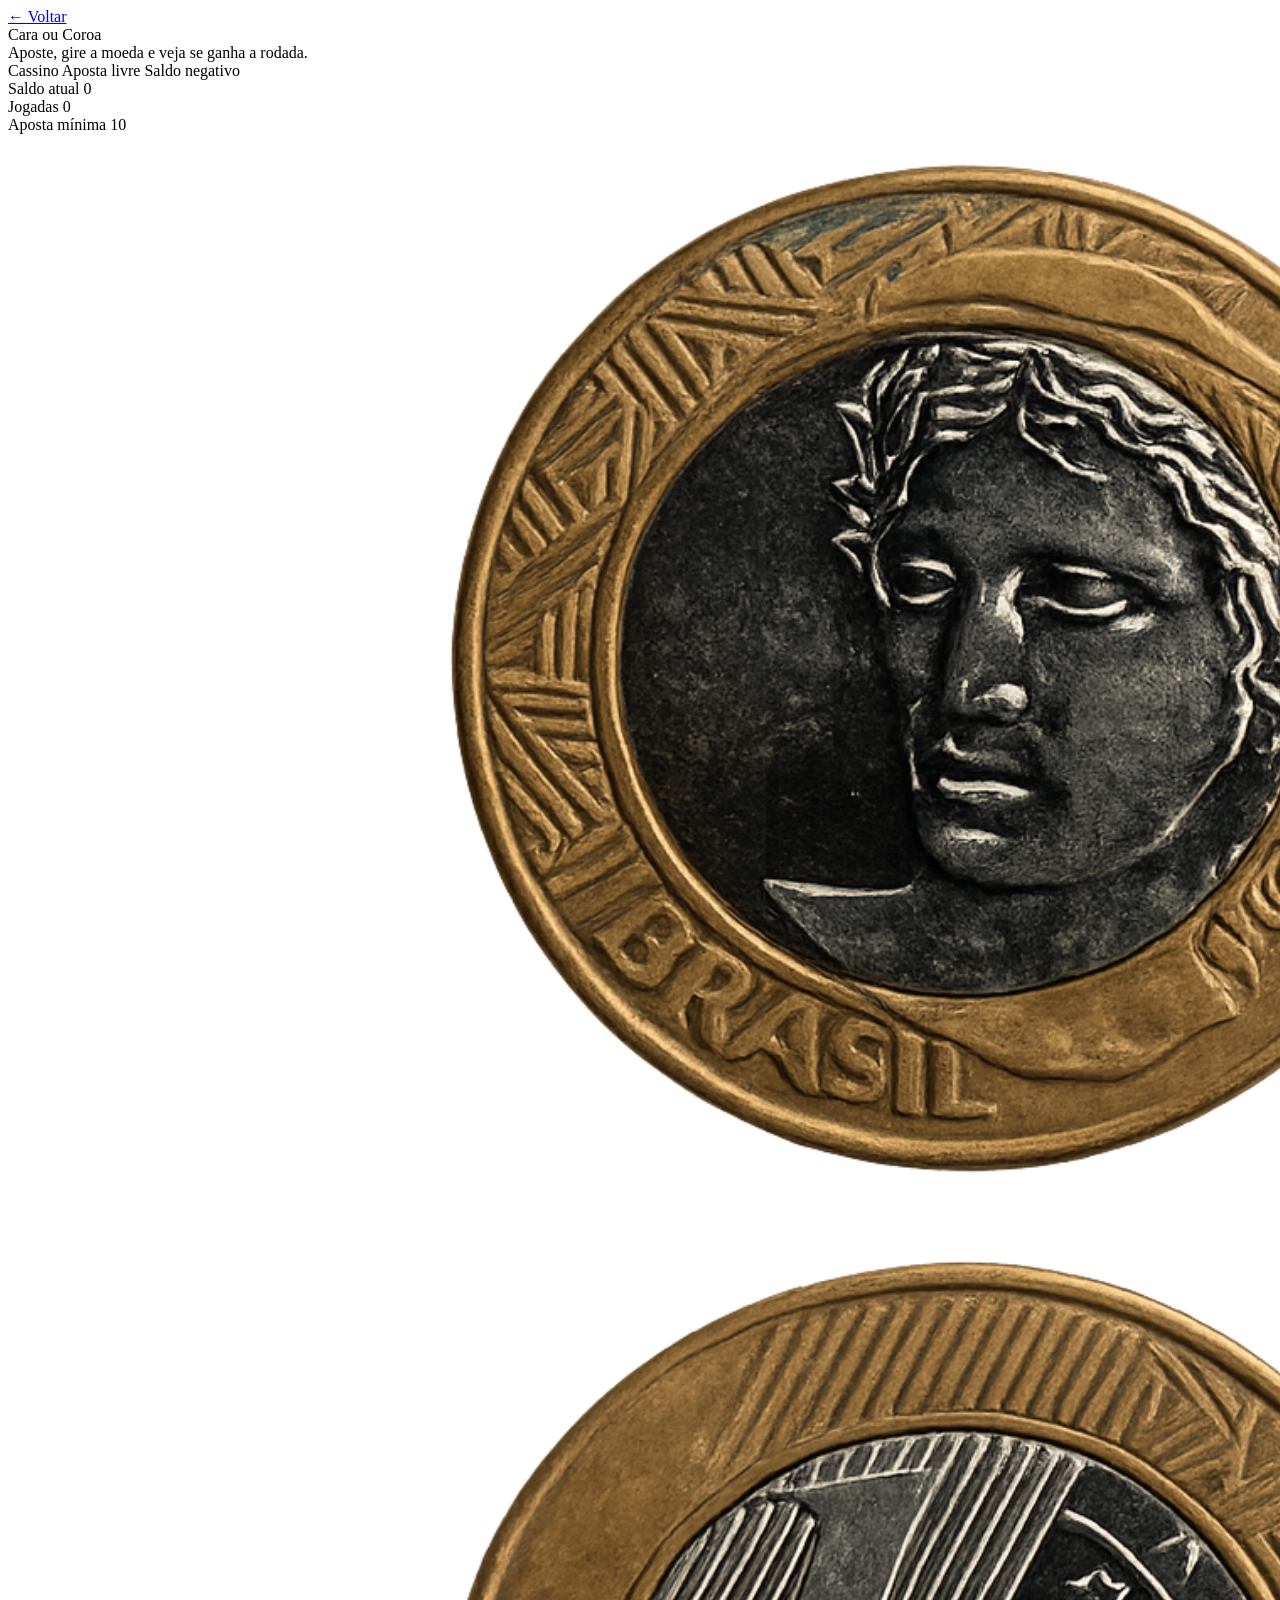
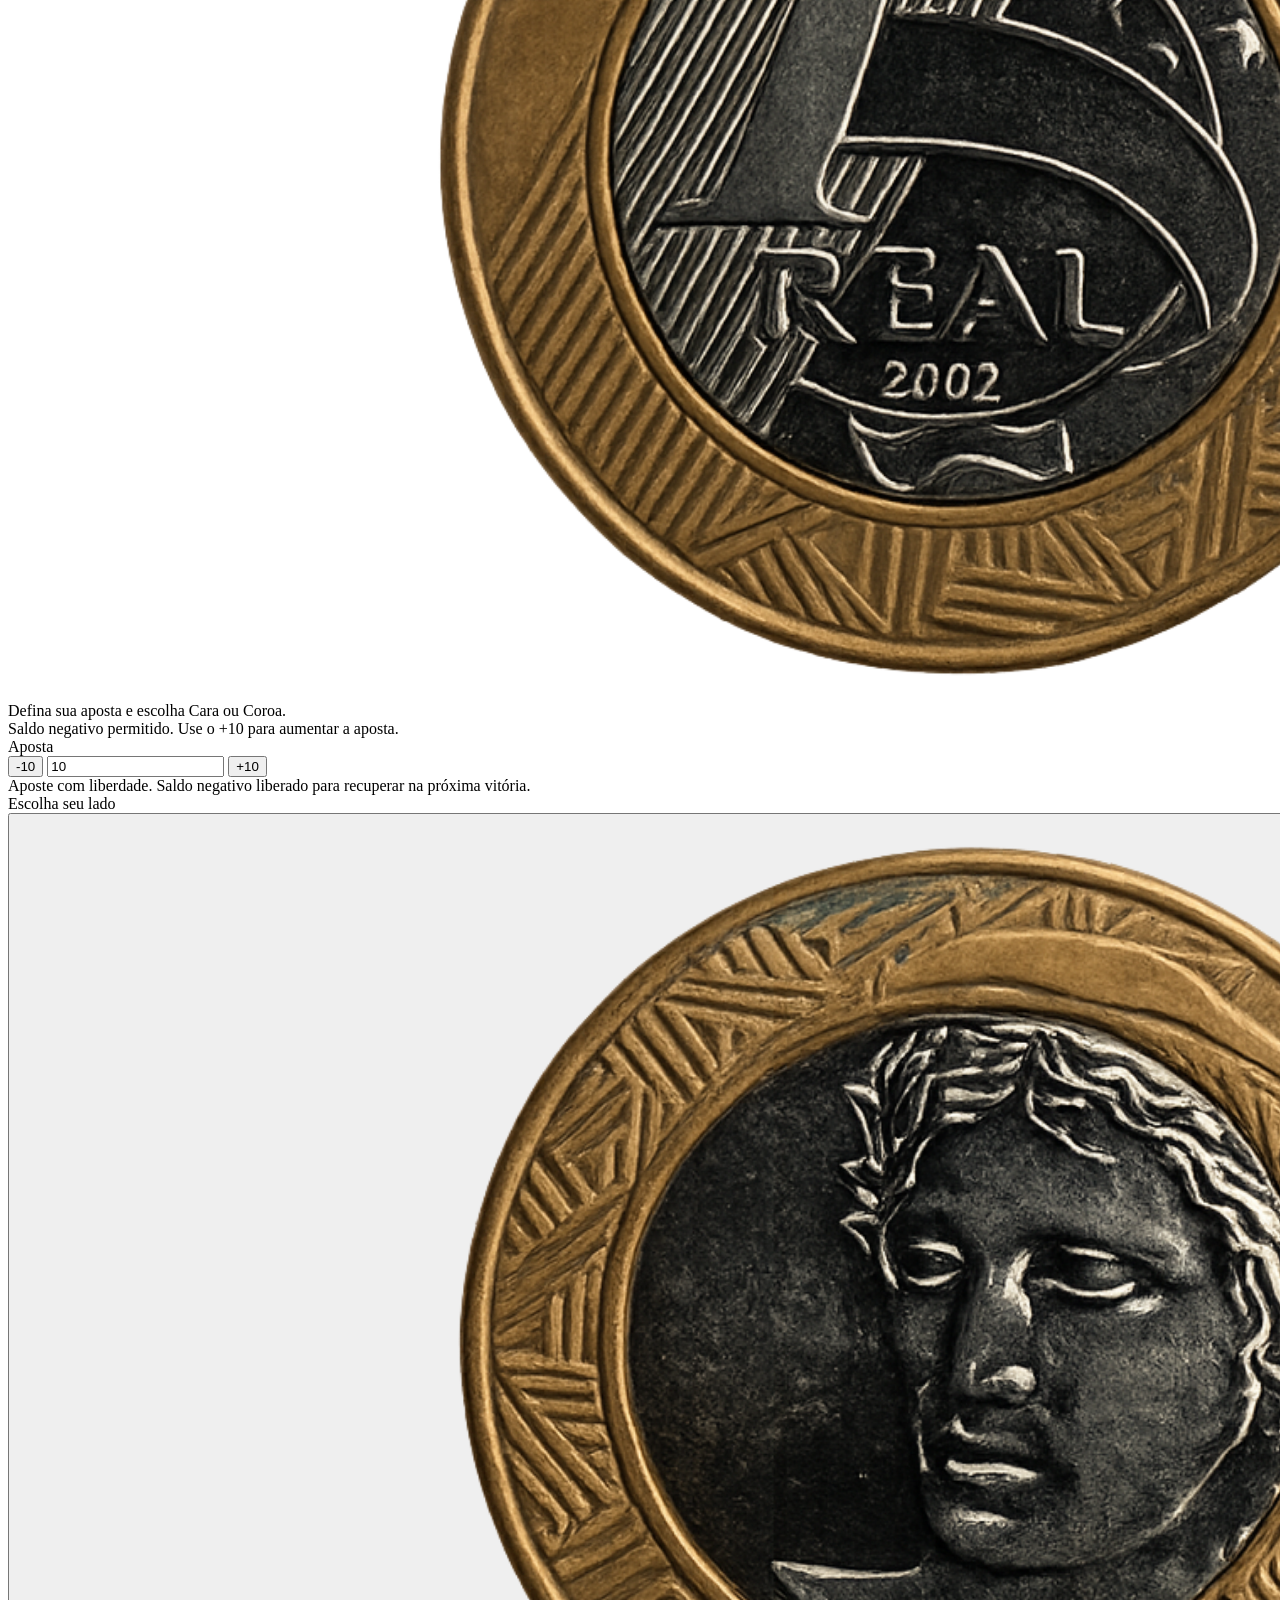
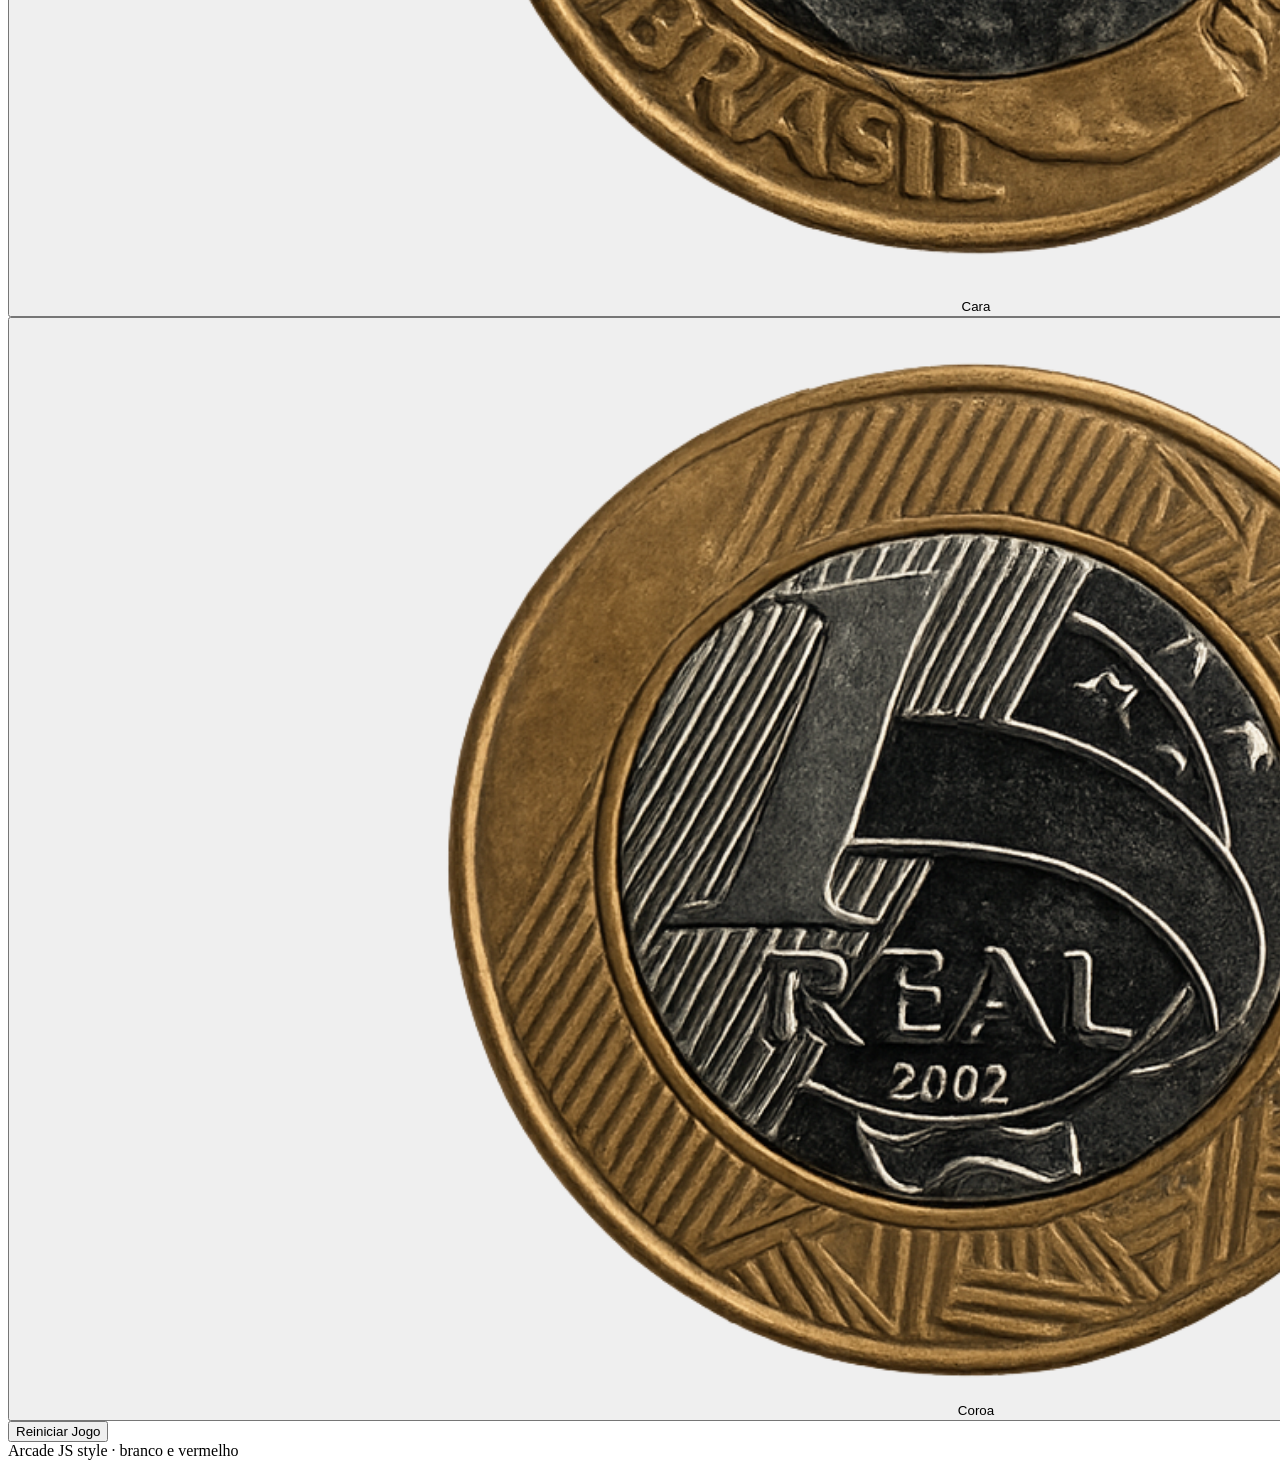
==== trabalhoAvaliativo-1/caraocoroa.html @ e7d84b0f "Add files via upload" ====
﻿<!DOCTYPE html>
<html lang="pt-BR">
<head>
  <meta charset="UTF-8" />
  <meta name="viewport" content="width=device-width, initial-scale=1.0" />
  <title>Cara ou Coroa | Arcade JS</title>
  <link rel="stylesheet" href="../CSS/main.css" />
</head>
<body class="page-caraocoroa">
  <main>
    <nav class="page-nav">
      <a href="index.html">← Voltar</a>
    </nav>

    <section class="game-hero">
      <div>
        <div class="brand-title">Cara ou Coroa</div>
        <div class="brand-subtitle">Aposte, gire a moeda e veja se ganha a rodada.</div>
      </div>
      <div class="hero-tags">
        <span class="badge badge-soft">Cassino</span>
        <span class="badge badge-soft">Aposta livre</span>
        <span class="badge badge-soft">Saldo negativo</span>
      </div>
    </section>

    <section class="stats-grid">
      <div class="stat-card stat-card--accent">
        <span class="stat-label">Saldo atual</span>
        <span class="stat-value" id="sc-balance">0</span>
      </div>
      <div class="stat-card">
        <span class="stat-label">Jogadas</span>
        <span class="stat-value" id="sc-total">0</span>
      </div>
      <div class="stat-card">
        <span class="stat-label">Aposta mínima</span>
        <span class="stat-value">10</span>
      </div>
    </section>

    <section class="game-grid">
      <article class="game-panel">
        <div class="coin-card">
          <div class="dice-box coin-display">
            <div id="coin" class="coin-face">
              <div class="coin-side coin-front">
                <img src="assets/img/cara1.png" alt="Cara" />
              </div>
              <div class="coin-side coin-back">
                <img src="assets/img/coroa.png" alt="Coroa" />
              </div>
            </div>
          </div>
        </div>

        <div class="result-banner idle" id="result-banner">Defina sua aposta e escolha Cara ou Coroa.</div>
        <div class="hint-text" id="hint-text">Saldo negativo permitido. Use o +10 para aumentar a aposta.</div>
      </article>

      <aside class="sidebar-panel">
        <div class="panel panel-tertiary">
          <div class="panel-title">Aposta</div>
          <div class="bet-row">
            <button class="bet-control" id="bet-decrease">-10</button>
            <input id="bet-amount" class="bet-input" type="number" min="10" step="10" value="10" />
            <button class="bet-control" id="bet-increase">+10</button>
          </div>
          <div class="bet-note">Aposte com liberdade. Saldo negativo liberado para recuperar na próxima vitória.</div>
        </div>

        <div class="panel panel-tertiary choices-panel">
          <div class="panel-title">Escolha seu lado</div>
          <div class="choices">
            <button class="choice-btn" id="btn-cara">
              <span class="choice-icon"><img src="assets/img/cara1.png" alt="Cara" /></span>
              <span class="choice-label">Cara</span>
            </button>
            <button class="choice-btn" id="btn-coroa">
              <span class="choice-icon"><img src="assets/img/coroa.png" alt="Coroa" /></span>
              <span class="choice-label">Coroa</span>
            </button>
          </div>
        </div>

        <div class="action-row">
          <button class="btn btn-primary" id="btn-reset">Reiniciar Jogo</button>
        </div>
      </aside>
    </section>
  </main>

  <footer class="footer">Arcade JS style · branco e vermelho</footer>
  <script src="../js/caraocoroa.js"></script>
</body>
</html>
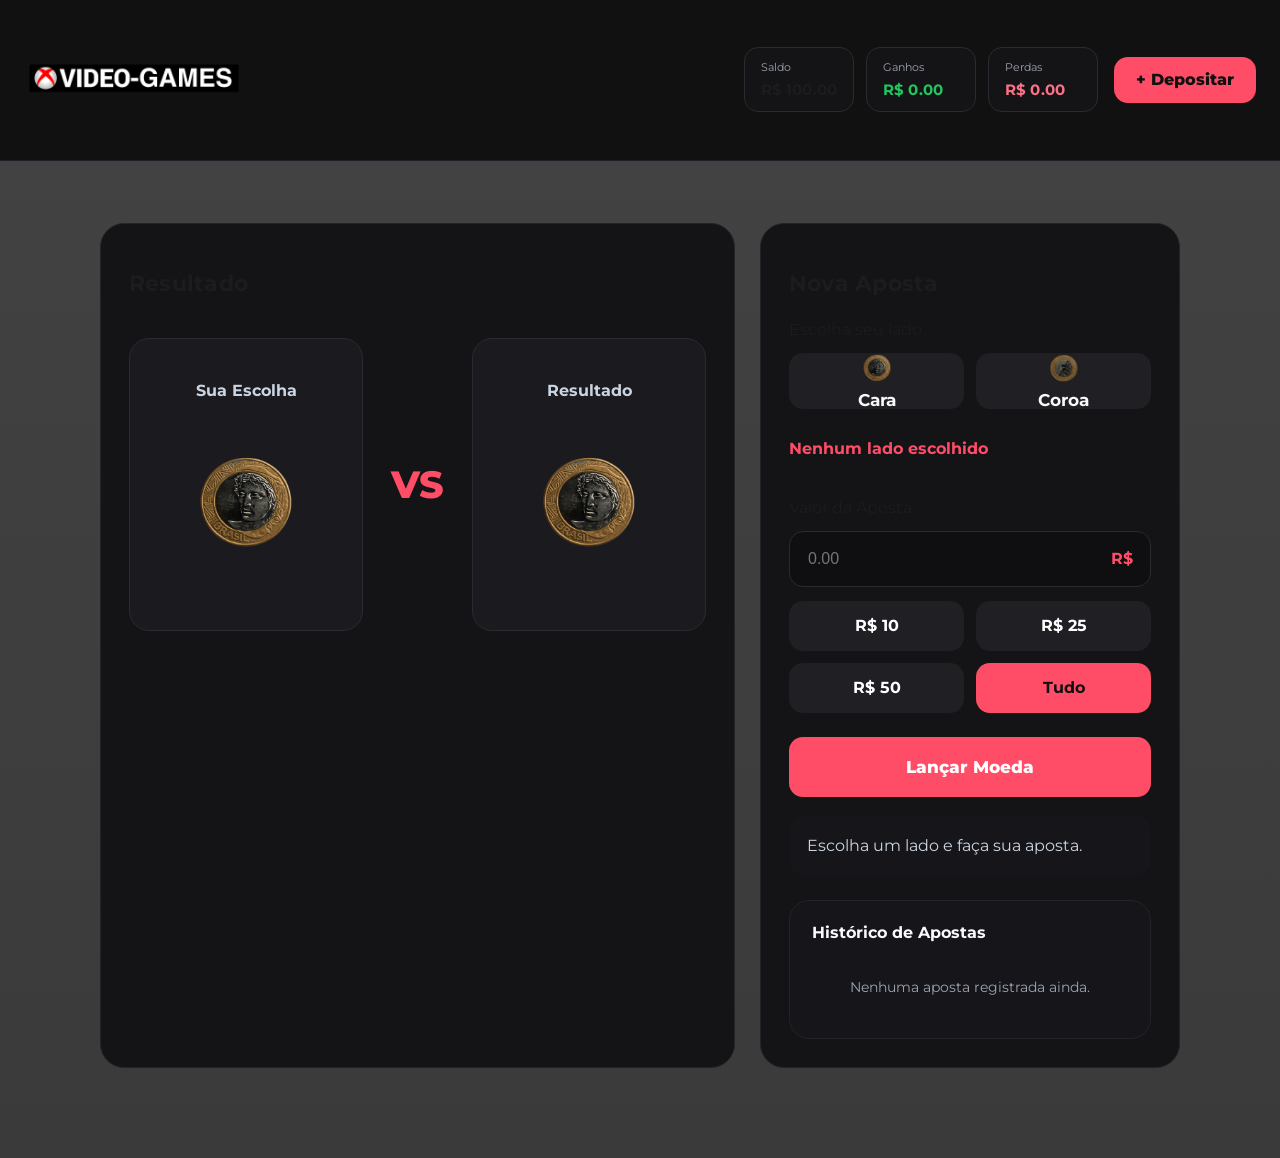
==== commit 85577ef7: "Add files via upload" ====
--- a/trabalhoAvaliativo-1/caraocoroa.html
+++ b/trabalhoAvaliativo-1/caraocoroa.html
@@ -1,96 +1,234 @@
 ﻿<!DOCTYPE html>
 <html lang="pt-BR">
+
 <head>
-  <meta charset="UTF-8" />
-  <meta name="viewport" content="width=device-width, initial-scale=1.0" />
-  <title>Cara ou Coroa | Arcade JS</title>
-  <link rel="stylesheet" href="../CSS/main.css" />
+    <meta charset="UTF-8">
+    <meta name="viewport" content="width=device-width, initial-scale=1.0">
+    <link rel="stylesheet" href="CSS/main.css">
+    <title>Cara ou Coroa | X VIDEO-GAMES</title>
 </head>
-<body class="page-caraocoroa">
-  <main>
-    <nav class="page-nav">
-      <a href="index.html">← Voltar</a>
-    </nav>
-
-    <section class="game-hero">
-      <div>
-        <div class="brand-title">Cara ou Coroa</div>
-        <div class="brand-subtitle">Aposte, gire a moeda e veja se ganha a rodada.</div>
-      </div>
-      <div class="hero-tags">
-        <span class="badge badge-soft">Cassino</span>
-        <span class="badge badge-soft">Aposta livre</span>
-        <span class="badge badge-soft">Saldo negativo</span>
-      </div>
-    </section>
-
-    <section class="stats-grid">
-      <div class="stat-card stat-card--accent">
-        <span class="stat-label">Saldo atual</span>
-        <span class="stat-value" id="sc-balance">0</span>
-      </div>
-      <div class="stat-card">
-        <span class="stat-label">Jogadas</span>
-        <span class="stat-value" id="sc-total">0</span>
-      </div>
-      <div class="stat-card">
-        <span class="stat-label">Aposta mínima</span>
-        <span class="stat-value">10</span>
-      </div>
-    </section>
-
-    <section class="game-grid">
-      <article class="game-panel">
-        <div class="coin-card">
-          <div class="dice-box coin-display">
-            <div id="coin" class="coin-face">
-              <div class="coin-side coin-front">
-                <img src="assets/img/cara1.png" alt="Cara" />
-              </div>
-              <div class="coin-side coin-back">
-                <img src="assets/img/coroa.png" alt="Coroa" />
-              </div>
-            </div>
-          </div>
+
+<body>
+    <header class="header">
+
+        <div class="header-content">
+
+            <div class="logo">
+                <img src="assets/img/logo.png" alt="VIDEO-GAMES" class="brand-logo">
+            </div>
+
+            <div class="header-actions">
+
+                <div class="header-stats">
+
+                    <div class="stat-item">
+                        <span class="label">Saldo</span>
+                        <span class="value">
+                            R$ <span id="saldo">100</span>
+                        </span>
+                    </div>
+
+                    <div class="stat-item">
+                        <span class="label">Ganhos</span>
+                        <span class="value wins">
+                            R$ <span id="ganhos">0</span>
+                        </span>
+                    </div>
+
+                    <div class="stat-item">
+                        <span class="label">Perdas</span>
+                        <span class="value losses">
+                            R$ <span id="perdas">0</span>
+                        </span>
+                    </div>
+
+                </div>
+
+                <button id="deposit-button" class="deposit-button">
+                    + Depositar
+                </button>
+
+            </div>
+
         </div>
 
-        <div class="result-banner idle" id="result-banner">Defina sua aposta e escolha Cara ou Coroa.</div>
-        <div class="hint-text" id="hint-text">Saldo negativo permitido. Use o +10 para aumentar a aposta.</div>
-      </article>
-
-      <aside class="sidebar-panel">
-        <div class="panel panel-tertiary">
-          <div class="panel-title">Aposta</div>
-          <div class="bet-row">
-            <button class="bet-control" id="bet-decrease">-10</button>
-            <input id="bet-amount" class="bet-input" type="number" min="10" step="10" value="10" />
-            <button class="bet-control" id="bet-increase">+10</button>
-          </div>
-          <div class="bet-note">Aposte com liberdade. Saldo negativo liberado para recuperar na próxima vitória.</div>
+    </header>
+
+    <main>
+
+        <div class="container">
+
+            <!-- MOEDA -->
+            <div class="game-panel">
+
+                <h2>Resultado</h2>
+
+                <div class="dice-table">
+
+                    <div class="player-card">
+
+                        <h3>Sua Escolha</h3>
+
+                        <img
+                            id="coin-player"
+                            src="assets/img/cara1.png"
+                            alt="Sua Escolha"
+                        >
+
+                        <p id="status-player"></p>
+
+                    </div>
+
+                    <div class="vs-text">VS</div>
+
+                    <div class="player-card">
+
+                        <h3>Resultado</h3>
+
+                        <img
+                            id="coin-resultado"
+                            src="assets/img/cara1.png"
+                            alt="Resultado"
+                        >
+
+                        <p id="status-resultado"></p>
+
+                    </div>
+
+                </div>
+
+            </div>
+
+            <!-- APOSTAS -->
+            <div class="betting-panel">
+
+                <h2>Nova Aposta</h2>
+
+                <div class="betting-section">
+
+                    <div class="choose-number">
+
+                        <label>Escolha seu lado</label>
+
+                        <div class="number-buttons" style="display: grid; grid-template-columns: 1fr 1fr; gap: 12px;">
+
+                            <button class="number-btn" data-choice="cara" style="display: flex; flex-direction: column; align-items: center; gap: 8px;">
+                                <img src="assets/img/cara1.png" alt="Cara" style="width: 50px; height: 50px;">
+                                <span>Cara</span>
+                            </button>
+
+                            <button class="number-btn" data-choice="coroa" style="display: flex; flex-direction: column; align-items: center; gap: 8px;">
+                                <img src="assets/img/coroa.png" alt="Coroa" style="width: 50px; height: 50px;">
+                                <span>Coroa</span>
+                            </button>
+
+                        </div>
+
+                        <p id="chosen-number">
+                            Nenhum lado escolhido
+                        </p>
+
+                    </div>
+
+                    <div class="bet-amount">
+
+                        <label>Valor da Aposta</label>
+
+                        <div class="input-group">
+
+                            <input
+                                type="number"
+                                id="bet-input"
+                                placeholder="0.00"
+                            >
+
+                            <span class="currency">R$</span>
+
+                        </div>
+
+                        <div class="quick-bets">
+
+                            <button class="quick-bet-btn" data-amount="10">
+                                R$ 10
+                            </button>
+
+                            <button class="quick-bet-btn" data-amount="25">
+                                R$ 25
+                            </button>
+
+                            <button class="quick-bet-btn" data-amount="50">
+                                R$ 50
+                            </button>
+
+                            <button
+                                id="bet-all-button"
+                                class="quick-bet-btn all"
+                            >
+                                Tudo
+                            </button>
+
+                        </div>
+
+                    </div>
+
+                </div>
+
+                <button id="roll-button" class="roll-button">
+                    Lançar Moeda
+                </button>
+
+                <p id="message" class="message">
+                    Escolha um lado e faça sua aposta.
+                </p>
+
+                <div class="history-panel">
+                    <h3>Histórico de Apostas</h3>
+                    <div id="history-list" class="history-list">
+                        <p class="empty-state">Nenhuma aposta registrada ainda.</p>
+                    </div>
+                </div>
+
+            </div>
+
         </div>
 
-        <div class="panel panel-tertiary choices-panel">
-          <div class="panel-title">Escolha seu lado</div>
-          <div class="choices">
-            <button class="choice-btn" id="btn-cara">
-              <span class="choice-icon"><img src="assets/img/cara1.png" alt="Cara" /></span>
-              <span class="choice-label">Cara</span>
-            </button>
-            <button class="choice-btn" id="btn-coroa">
-              <span class="choice-icon"><img src="assets/img/coroa.png" alt="Coroa" /></span>
-              <span class="choice-label">Coroa</span>
-            </button>
-          </div>
+    </main>
+
+    <div id="deposit-modal" class="modal">
+        <div class="modal-content">
+            <div class="modal-header">
+                <h2>Fazer Depósito</h2>
+                <button class="close-btn" id="close-modal">&times;</button>
+            </div>
+            <div class="modal-body">
+                <div class="deposit-methods">
+                    <button class="method-btn selected" data-method="cartao">💳 Cartão</button>
+                    <button class="method-btn" data-method="pix">📱 PIX</button>
+                    <button class="method-btn" data-method="boleto">📋 Boleto</button>
+                </div>
+                <div class="deposit-form">
+                    <label>Valor do Depósito</label>
+                    <div class="amount-input-group">
+                        <input type="number" id="deposit-amount" placeholder="0.00" min="10" step="0.01">
+                        <span class="currency">R$</span>
+                    </div>
+                    <div class="quick-amounts">
+                        <button class="quick-amount" data-amount="50">R$ 50</button>
+                        <button class="quick-amount" data-amount="100">R$ 100</button>
+                        <button class="quick-amount" data-amount="250">R$ 250</button>
+                        <button class="quick-amount" data-amount="500">R$ 500</button>
+                    </div>
+                    <div class="deposit-info">
+                        <p><strong>Valor total:</strong> R$ <span id="total-amount">0.00</span></p>
+                        <p class="fee">Sem taxa de depósito</p>
+                    </div>
+                    <button id="confirm-deposit" class="confirm-btn">Confirmar Depósito</button>
+                    <p class="modal-message" id="modal-message"></p>
+                </div>
+            </div>
         </div>
-
-        <div class="action-row">
-          <button class="btn btn-primary" id="btn-reset">Reiniciar Jogo</button>
-        </div>
-      </aside>
-    </section>
-  </main>
-
-  <footer class="footer">Arcade JS style · branco e vermelho</footer>
-  <script src="../js/caraocoroa.js"></script>
+    </div>
+
+    <script src="js/caraocoroa.js"></script>
 </body>
 </html>
--- a/trabalhoAvaliativo-1/CSS/main.css
+++ b/trabalhoAvaliativo-1/CSS/main.css
@@ -0,0 +1,1599 @@
+@import url('https://fonts.googleapis.com/css2?family=Montserrat:wght@400;500;600;700&display=swap');
+
+:root {
+  --bg: #434343;
+  --surface: #434343;
+  --surface-strong: #434343;
+  --text: #1c1c1c;
+  --muted: #7a7a7a;
+  --red: #d70000;
+  --red-soft: #ffe5e5;
+  --border: #f2f2f2;
+  --shadow: 0 18px 45px rgba(215, 0, 0, 0.08);
+}
+
+*, *::before, *::after {
+  box-sizing: border-box;
+}
+
+html {
+  scroll-behavior: smooth;
+}
+
+body {
+  margin: 0;
+  min-height: 100vh;
+  background: linear-gradient(180deg, #434343 0%, #3a3a3a 100%);
+  color: var(--text);
+  font-family: 'Montserrat', sans-serif;
+}
+
+/* HEADER DO JOGO DOS DADOS */
+.header {
+  width: 100%;
+  background: #111111;
+  border-bottom: 1px solid #1f1f28;
+}
+
+.header-content {
+  width: 100%;
+  max-width: 1400px;
+  margin: auto;
+  padding: 18px 24px;
+  display: flex;
+  justify-content: space-between;
+  align-items: center;
+  gap: 20px;
+}
+
+.logo {
+  display: flex;
+  align-items: center;
+}
+
+.header-actions {
+  display: flex;
+  align-items: center;
+  gap: 16px;
+  flex-wrap: wrap;
+}
+
+.header-stats {
+  display: flex;
+  gap: 12px;
+  flex-wrap: wrap;
+}
+
+.stat-item {
+  min-width: 110px;
+  background: #141417;
+  padding: 12px 16px;
+  border-radius: 14px;
+  border: 1px solid #2a2a30;
+}
+
+.label {
+  display: block;
+  font-size: 11px;
+  color: #9ca3af;
+  margin-bottom: 6px;
+}
+
+.value {
+  font-size: 15px;
+  font-weight: 700;
+  letter-spacing: 0.01em;
+}
+
+.wins {
+  color: #22c55e;
+}
+
+.losses {
+  color: #fb7185;
+}
+
+.deposit-button {
+  height: 46px;
+  padding: 0 22px;
+  border: none;
+  border-radius: 14px;
+  background: #ff4d67;
+  color: #111;
+  font-weight: 800;
+  cursor: pointer;
+  transition: transform 0.2s ease, opacity 0.2s ease;
+}
+
+.deposit-button:hover {
+  transform: translateY(-1px);
+  opacity: 0.95;
+}
+
+button, a {
+  font: inherit;
+}
+
+a {
+  color: inherit;
+  text-decoration: none;
+}
+
+img {
+  max-width: 100%;
+  display: block;
+}
+
+main {
+  width: min(1120px, calc(100% - 32px));
+  margin: 0 auto;
+  padding: 32px 0 60px;
+}
+
+.page-header {
+  position: relative;
+  left: 50%;
+  right: 50%;
+  width: 100vw;
+  margin-left: -50vw;
+  margin-right: -50vw;
+  display: flex;
+  flex-direction: column;
+  gap: 14px;
+  padding: 18px 0;
+  background: rgba(25, 25, 25, 0.78);
+  backdrop-filter: blur(10px);
+}
+
+.page-header > .topbar,
+.page-header > .main-nav {
+  width: min(1120px, calc(100% - 48px));
+  margin: 0 auto;
+  padding: 0 24px;
+}
+
+.topbar {
+  display: flex;
+  align-items: center;
+  justify-content: space-between;
+  gap: 18px;
+  flex-wrap: wrap;
+  font-size: 0.82rem;
+  color: #c5c5c5;
+}
+
+.topbar-left,
+.topbar-actions {
+  display: flex;
+  align-items: center;
+  gap: 16px;
+}
+
+.topbar-left {
+  flex-wrap: wrap;
+}
+
+.topbar-info {
+  display: flex;
+  align-items: center;
+  gap: 12px;
+  flex-wrap: wrap;
+}
+
+.topbar-item {
+  color: #b0b0b0;
+}
+
+.search-form {
+  display: flex;
+  flex: 1;
+  min-width: 260px;
+  max-width: 560px;
+}
+
+.search-input {
+  width: 100%;
+  padding: 12px 16px;
+  border: 1px solid rgba(255, 255, 255, 0.12);
+  border-right: none;
+  border-radius: 999px 0 0 999px;
+  background: rgba(255, 255, 255, 0.08);
+  color: #fff;
+}
+
+.search-input::placeholder {
+  color: #ccc;
+}
+
+.search-button {
+  padding: 12px 18px;
+  border: 1px solid rgba(255, 255, 255, 0.12);
+  border-left: none;
+  border-radius: 0 999px 999px 0;
+  background: var(--red);
+  color: #fff;
+  cursor: pointer;
+}
+
+.header-btn.primary {
+  background: rgba(255, 255, 255, 0.15);
+}
+
+.header-btn.premium {
+  background: #d70000;
+}
+
+.main-nav {
+  display: flex;
+  align-items: center;
+  gap: 18px;
+  flex-wrap: wrap;
+  padding: 12px 0;
+  border-top: 1px solid rgba(255, 255, 255, 0.08);
+}
+
+.main-nav a {
+  color: #d7d7d7;
+  font-weight: 600;
+  transition: color 0.2s ease;
+}
+
+.main-nav a:hover {
+  color: #fff;
+}
+
+@media (max-width: 860px) {
+  .topbar {
+    flex-direction: column;
+    align-items: stretch;
+  }
+
+  .search-form {
+    max-width: 100%;
+  }
+
+  .topbar-actions {
+    justify-content: flex-start;
+  }
+
+  .main-nav {
+    justify-content: flex-start;
+  }
+}
+
+.header-btn {
+  border: none;
+  border-radius: 999px;
+  background: rgba(255, 255, 255, 0.08);
+  color: #fff;
+  padding: 10px 16px;
+  font-weight: 600;
+  cursor: not-allowed;
+}
+
+.header-btn:hover {
+  background: rgba(255, 255, 255, 0.12);
+}
+
+.header-btn:disabled {
+  opacity: 0.6;
+}
+
+.header-btn.placeholder {
+  opacity: 0.65;
+}
+
+.header-main {
+  display: flex;
+  align-items: flex-start;
+  justify-content: space-between;
+  gap: 24px;
+  flex-wrap: wrap;
+}
+
+.brand {
+  display: flex;
+  flex-direction: column;
+  align-items: flex-start;
+  gap: 12px;
+}
+
+.brand-logo {
+  width: 220px;
+  max-width: 100%;
+  height: auto;
+}
+
+.brand-text {
+  display: flex;
+  flex-direction: column;
+  gap: 6px;
+}
+
+.brand-title {
+  font-size: clamp(1.8rem, 3vw, 2.5rem);
+  line-height: 1.05;
+  letter-spacing: -0.04em;
+  color: #fff;
+}
+
+.brand-subtitle {
+  font-size: 0.85rem;
+  text-transform: uppercase;
+  letter-spacing: 0.2em;
+  color: #b8b8b8;
+}
+
+.main-nav {
+  display: flex;
+  align-items: center;
+  flex-wrap: wrap;
+  gap: 16px;
+}
+
+.main-nav a {
+  color: #d7d7d7;
+  font-weight: 600;
+  transition: color 0.2s ease;
+}
+
+.main-nav a:hover {
+  color: #fff;
+}
+
+.nav-cta {
+  padding: 12px 18px;
+  border-radius: 999px;
+  background: var(--red);
+  color: #fff;
+}
+
+@media (max-width: 860px) {
+  .header-main {
+    flex-direction: column;
+    align-items: flex-start;
+  }
+
+  .main-nav {
+    width: 100%;
+    justify-content: flex-start;
+  }
+}
+
+.badge {
+  display: inline-flex;
+  align-items: center;
+  justify-content: center;
+  min-width: 130px;
+  padding: 10px 16px;
+  border-radius: 999px;
+  background: rgba(102, 33, 33, 0.1);
+  color: var(--red);
+  font-size: 0.75rem;
+  font-weight: 700;
+  letter-spacing: 0.16em;
+  text-transform: uppercase;
+}
+
+.banner {
+  background: var(--red);
+  color: #fff;
+  border-radius: 24px;
+  padding: 24px 28px;
+  box-shadow: var(--shadow);
+  display: flex;
+  align-items: center;
+  justify-content: space-between;
+  gap: 18px;
+  margin-bottom: 28px;
+}
+
+.banner p {
+  margin: 0;
+  font-size: clamp(0.95rem, 2vw, 1.1rem);
+  font-weight: 600;
+}
+
+.grid-cards {
+  display: grid;
+  grid-template-columns: repeat(auto-fit, minmax(240px, 1fr));
+  gap: 20px;
+}
+
+.game-card {
+  display: flex;
+  flex-direction: column;
+  min-height: 260px;
+  gap: 18px;
+  padding: 24px;
+  border-radius: 24px;
+  background: var(--surface);
+  border: 1px solid var(--border);
+  box-shadow: 0 18px 35px rgba(0, 0, 0, 0.05);
+  transition: transform 0.25s ease, border-color 0.25s ease, box-shadow 0.25s ease;
+}
+
+.game-card:hover {
+  transform: translateY(-6px);
+  border-color: var(--red);
+  box-shadow: 0 24px 50px rgba(215, 0, 0, 0.14);
+}
+
+.game-card-icon {
+  width: 72px;
+  height: 72px;
+  border-radius: 22px;
+  display: flex;
+  align-items: center;
+  justify-content: center;
+  background: var(--red-soft);
+  color: var(--red);
+  font-size: 2.4rem;
+}
+
+.game-card-title {
+  font-size: 1.25rem;
+  font-weight: 700;
+  line-height: 1.2;
+}
+
+.game-card-desc {
+  
+  color: white;
+  font-size: 0.95rem;
+  line-height: 1.7;
+}
+
+.game-card-tags {
+  display: flex;
+  flex-wrap: wrap;
+  gap: 10px;
+  margin-top: auto;
+}
+
+.tag {
+  display: inline-flex;
+  align-items: center;
+  padding: 8px 12px;
+  border-radius: 999px;
+  border: 1px solid rgba(215, 0, 0, 0.18);
+  background: rgba(215, 0, 0, 0.06);
+  color: var(--red);
+  font-size: 0.75rem;
+  text-transform: uppercase;
+  letter-spacing: 0.08em;
+}
+
+.card-action {
+  align-self: flex-start;
+  display: inline-flex;
+  align-items: center;
+  justify-content: center;
+  gap: 10px;
+  padding: 12px 18px;
+  border-radius: 16px;
+  background: var(--red);
+  color: #fff;
+  font-weight: 700;
+  transition: filter 0.2s ease;
+}
+
+.card-action:hover {
+  filter: brightness(1.05);
+}
+
+.bounce {
+  animation: bounce 0.35s ease;
+}
+
+@keyframes bounce {
+  0% { transform: scale(0.7); opacity: 0; }
+  60% { transform: scale(1.12); opacity: 1; }
+  100% { transform: scale(1); opacity: 1; }
+}
+
+.footer {
+  padding: 20px 0;
+  text-align: center;
+  color: var(--muted);
+  font-size: 0.8rem;
+  border-top: 1px solid #f5f5f5;
+}
+
+.page-nav {
+  display: flex;
+  align-items: center;
+  gap: 10px;
+  margin-bottom: 22px;
+}
+
+.page-nav a {
+  display: inline-flex;
+  align-items: center;
+  gap: 10px;
+  color: var(--red);
+  font-weight: 700;
+}
+
+.page-nav a svg {
+  width: 16px;
+  height: 16px;
+}
+.game-hero {
+  display: flex;
+  align-items: center;
+  justify-content: space-between;
+  gap: 18px;
+  margin-bottom: 24px;
+  padding: 24px 0 14px;
+  border-bottom: 1px solid rgba(255, 255, 255, 0.08);
+}
+
+.hero-tags {
+  display: flex;
+  flex-wrap: wrap;
+  gap: 10px;
+}
+
+.badge-soft {
+  display: inline-flex;
+  align-items: center;
+  justify-content: center;
+  padding: 8px 14px;
+  border-radius: 999px;
+  background: rgba(255, 255, 255, 0.08);
+  color: #f1f1f1;
+  font-size: 0.78rem;
+  text-transform: uppercase;
+  letter-spacing: 0.12em;
+}
+
+.stats-grid {
+  display: grid;
+  grid-template-columns: repeat(auto-fit, minmax(180px, 1fr));
+  gap: 16px;
+  margin-bottom: 24px;
+}
+
+.stat-card {
+  padding: 22px 20px;
+  border-radius: 24px;
+  background: rgba(255, 255, 255, 0.05);
+  border: 1px solid rgba(255, 255, 255, 0.1);
+  box-shadow: 0 18px 40px rgba(0, 0, 0, 0.18);
+  color: #fff;
+}
+
+.stat-card--accent {
+  background: rgba(215, 0, 0, 0.24);
+  border-color: rgba(215, 0, 0, 0.25);
+}
+
+.stat-card .stat-label {
+  display: block;
+  margin-bottom: 10px;
+  font-size: 0.75rem;
+  color: #c7c7c7;
+  text-transform: uppercase;
+  letter-spacing: 0.18em;
+}
+
+.stat-card .stat-value {
+  font-size: 2.2rem;
+  font-weight: 800;
+  color: #fff;
+}
+
+.game-grid {
+  display: grid;
+  grid-template-columns: 1.4fr 0.9fr;
+  gap: 24px;
+  align-items: start;
+  margin-bottom: 32px;
+}
+
+.game-panel {
+  display: flex;
+  flex-direction: column;
+  gap: 18px;
+}
+
+.coin-card {
+  padding: 36px;
+  border-radius: 32px;
+  background: rgba(255, 255, 255, 0.05);
+  border: 1px solid rgba(255, 255, 255, 0.08);
+  box-shadow: 0 20px 45px rgba(0, 0, 0, 0.22);
+  text-align: center;
+}
+
+.coin-display {
+  width: 380px;
+  height: 380px;
+  border-radius: 50%;
+  margin: 0 auto;
+  background: radial-gradient(circle at top, rgba(255, 255, 255, 0.12), rgba(255, 255, 255, 0.02));
+  display: grid;
+  place-items: center;
+  border: 1px solid rgba(255, 255, 255, 0.08);
+  box-shadow: inset 0 0 0 1px rgba(255, 255, 255, 0.06), 0 18px 35px rgba(0,0,0,0.35);
+  perspective: 1600px;
+}
+
+.coin-face {
+  width: 100%;
+  height: 100%;
+  position: relative;
+  transform-style: preserve-3d;
+  transition: transform 1.2s cubic-bezier(0.22, 1, 0.36, 1);
+  will-change: transform;
+}
+
+.coin-side {
+  position: absolute;
+  inset: 0;
+  border-radius: 50%;
+  display: flex;
+  align-items: center;
+  justify-content: center;
+  backface-visibility: hidden;
+  overflow: hidden;
+  background: #000;
+}
+
+.coin-side img {
+  width: 90%;
+  height: 90%;
+  object-fit: contain;
+}
+
+.rolling {
+  animation: coin-roll 0.9s ease-in-out;
+}
+
+@keyframes coin-roll {
+  0% {
+    transform: rotateY(0deg) scale(1);
+    opacity: 1;
+  }
+  30% {
+    transform: rotateY(360deg) scale(1.05);
+    opacity: 0.85;
+  }
+  60% {
+    transform: rotateY(720deg) scale(0.95);
+    opacity: 0.85;
+  }
+  100% {
+    transform: rotateY(1080deg) scale(1);
+    opacity: 1;
+  }
+}
+
+.coin-front {
+  background: radial-gradient(circle at top, rgba(255, 255, 255, 0.16), rgba(255, 255, 255, 0.02));
+}
+
+.coin-back {
+  background: radial-gradient(circle at top, rgba(255, 255, 255, 0.08), rgba(255, 255, 255, 0.01));
+  transform: rotateY(180deg);
+}
+
+.sidebar-panel {
+  display: flex;
+  flex-direction: column;
+  gap: 18px;
+}
+
+.panel-tertiary {
+  padding: 22px;
+  border-radius: 24px;
+  background: rgba(255, 255, 255, 0.05);
+  border: 1px solid rgba(255, 255, 255, 0.08);
+  box-shadow: 0 18px 35px rgba(0, 0, 0, 0.2);
+}
+
+.panel-title {
+  margin-bottom: 16px;
+  font-size: 0.85rem;
+  letter-spacing: 0.18em;
+  text-transform: uppercase;
+  color: #d7d7d7;
+}
+
+.bet-row {
+  display: flex;
+  flex-wrap: wrap;
+  gap: 10px;
+  align-items: center;
+}
+
+.bet-note {
+  color: #c7c7c7;
+  margin-top: 12px;
+}
+
+.bet-control {
+  border: 1px solid rgba(255, 255, 255, 0.12);
+  border-radius: 16px;
+  background: rgba(255, 255, 255, 0.08);
+  color: #fff;
+  padding: 12px 14px;
+  cursor: pointer;
+  min-width: 58px;
+}
+
+.bet-control:hover {
+  background: rgba(255, 255, 255, 0.16);
+}
+
+.bet-input {
+  width: 120px;
+  padding: 12px 14px;
+  border-radius: 16px;
+  border: 1px solid rgba(255, 255, 255, 0.12);
+  background: rgba(255, 255, 255, 0.08);
+  color: #fff;
+}
+
+.btn-primary {
+  background: var(--red);
+  color: #fff;
+  box-shadow: 0 14px 28px rgba(215, 0, 0, 0.22);
+}
+
+.choice-btn {
+  width: 100%;
+  min-height: 120px;
+  border-radius: 24px;
+  border: 1px solid rgba(255, 255, 255, 0.12);
+  background: rgba(255, 255, 255, 0.06);
+  color: #fff;
+  display: flex;
+  flex-direction: column;
+  align-items: center;
+  justify-content: center;
+  gap: 10px;
+  padding: 18px;
+  font-size: 1rem;
+  font-weight: 700;
+  box-shadow: 0 18px 30px rgba(0, 0, 0, 0.24);
+}
+
+.choice-icon {
+  width: 84px;
+  height: 84px;
+  border-radius: 999px;
+  background: rgba(255, 255, 255, 0.08);
+  display: grid;
+  place-items: center;
+  overflow: hidden;
+}
+
+.choice-icon img {
+  width: 72px;
+  height: 72px;
+  object-fit: contain;
+}
+
+.choice-btn:hover {
+  background: rgba(255, 255, 255, 0.12);
+}
+
+.choice-btn.selected {
+  border-color: var(--red);
+  background: rgba(215, 0, 0, 0.18);
+}
+
+.result-banner.idle {
+  background: rgba(255, 255, 255, 0.08);
+  color: #fff;
+}
+
+.result-banner.win {
+  background: #2f8b5a;
+}
+
+.result-banner.loss {
+  background: #b72b35;
+}
+
+.hint-text {
+  color: #c7c7c7;
+}
+
+/* ESTILOS PARA JOGO DOS DADOS */
+
+.container {
+  max-width: 1400px;
+  margin: 30px auto;
+  padding: 0 20px;
+  display: grid;
+  grid-template-columns: 1fr 420px;
+  gap: 25px;
+}
+
+.game-panel {
+  background: #141417;
+  border: 1px solid #242428;
+  border-radius: 24px;
+  padding: 28px;
+}
+
+.betting-panel {
+  background: #141417;
+  border: 1px solid #242428;
+  border-radius: 24px;
+  padding: 28px;
+}
+
+.game-panel h2,
+.betting-panel h2 {
+  margin-bottom: 24px;
+  font-size: 1.35rem;
+  letter-spacing: 0.01em;
+}
+
+.dice-table {
+  display: flex;
+  justify-content: center;
+  align-items: center;
+  gap: 28px;
+}
+
+.player-card {
+  width: 100%;
+  max-width: 260px;
+  background: #1a1a1f;
+  border: 1px solid #2a2a30;
+  border-radius: 20px;
+  padding: 26px;
+  text-align: center;
+}
+
+.player-card h3 {
+  margin-bottom: 18px;
+  font-size: 1rem;
+  color: #cbd5e1;
+}
+
+.player-card img {
+  width: 170px;
+  height: 170px;
+  object-fit: contain;
+  margin: 0 auto;
+}
+
+.player-card p {
+  margin-top: 16px;
+  color: #cbd5e1;
+}
+
+.vs-text {
+  font-size: 38px;
+  font-weight: 800;
+  color: #ff4d67;
+}
+
+.betting-section {
+  display: flex;
+  flex-direction: column;
+  gap: 24px;
+}
+
+.choose-number,
+.bet-amount {
+  display: flex;
+  flex-direction: column;
+  gap: 14px;
+}
+
+.number-buttons {
+  display: grid;
+  grid-template-columns: repeat(3, 1fr);
+  gap: 12px;
+}
+
+.number-btn {
+  height: 56px;
+  border: none;
+  border-radius: 14px;
+  background: #1f1f24;
+  color: #f8fafc;
+  font-size: 17px;
+  font-weight: 700;
+  cursor: pointer;
+  transition: background 0.2s ease, transform 0.2s ease;
+}
+
+.number-btn:hover {
+  background: #2b2b31;
+  transform: translateY(-1px);
+}
+
+.number-btn.selected {
+  background: #ff4d67;
+  color: #111;
+}
+
+#chosen-number {
+  color: #ff4d67;
+  font-weight: 700;
+}
+
+.input-group {
+  position: relative;
+}
+
+#bet-input {
+  width: 100%;
+  height: 56px;
+  background: #0f0f12;
+  border: 1px solid #2a2a30;
+  border-radius: 14px;
+  padding: 0 18px;
+  color: white;
+  font-size: 16px;
+}
+
+#bet-input:focus {
+  outline: none;
+  border-color: #ff4d67;
+}
+
+.currency {
+  position: absolute;
+  right: 18px;
+  top: 18px;
+  color: #ff4d67;
+  font-weight: 700;
+}
+
+.quick-bets {
+  display: grid;
+  grid-template-columns: repeat(2, 1fr);
+  gap: 12px;
+}
+
+.quick-bet-btn {
+  height: 50px;
+  border: none;
+  border-radius: 14px;
+  background: #1f1f24;
+  color: white;
+  font-weight: 700;
+  cursor: pointer;
+  transition: background 0.2s ease;
+}
+
+.quick-bet-btn:hover {
+  background: #2b2b31;
+}
+
+.quick-bet-btn.active,
+.quick-bet-btn.all {
+  background: #ff4d67;
+  color: #111;
+}
+
+.roll-button {
+  width: 100%;
+  height: 60px;
+  margin-top: 24px;
+  border: none;
+  border-radius: 14px;
+  background: #ff4d67;
+  color: white;
+  font-size: 17px;
+  font-weight: 800;
+  cursor: pointer;
+  transition: opacity 0.2s ease, transform 0.2s ease;
+}
+
+.roll-button:hover {
+  opacity: 0.95;
+  transform: translateY(-1px);
+}
+
+.message {
+  margin-top: 18px;
+  background: #16161a;
+  padding: 18px;
+  border-radius: 16px;
+  color: #cbd5e1;
+  line-height: 1.6;
+}
+
+.history-panel {
+  margin-top: 24px;
+  background: #16161a;
+  border: 1px solid #242428;
+  border-radius: 20px;
+  padding: 22px;
+}
+
+.history-panel h3 {
+  margin: 0 0 16px;
+  color: #f8fafc;
+  font-size: 1rem;
+}
+
+.history-list {
+  display: grid;
+  gap: 14px;
+}
+
+.history-entry {
+  padding: 18px;
+  background: #141417;
+  border: 1px solid #23232b;
+  border-radius: 16px;
+}
+
+.history-entry-top {
+  display: flex;
+  justify-content: space-between;
+  align-items: center;
+  margin-bottom: 10px;
+  font-weight: 700;
+}
+
+.history-entry-top.win {
+  color: #22c55e;
+}
+
+.history-entry-top.loss {
+  color: #fb7185;
+}
+
+.history-entry p {
+  margin: 0;
+  color: #cbd5e1;
+  font-size: 0.95rem;
+}
+
+.history-amount {
+  font-size: 0.95rem;
+}
+
+.modal {
+  position: fixed;
+  inset: 0;
+  display: none;
+  justify-content: center;
+  align-items: center;
+  background: rgba(0, 0, 0, 0.65);
+  z-index: 2000;
+}
+
+.modal.open {
+  display: flex;
+}
+
+.modal-content {
+  width: min(560px, calc(100% - 40px));
+  background: #141417;
+  border: 1px solid #2a2a30;
+  border-radius: 24px;
+  overflow: hidden;
+}
+
+.modal-header {
+  display: flex;
+  justify-content: space-between;
+  align-items: center;
+  padding: 22px 24px;
+  border-bottom: 1px solid #242428;
+}
+
+.modal-header h2 {
+  font-size: 1.3rem;
+  color: #fff;
+}
+
+.close-btn {
+  width: 40px;
+  height: 40px;
+  border: none;
+  border-radius: 50%;
+  background: rgba(255, 255, 255, 0.08);
+  color: #fff;
+  font-size: 1.45rem;
+  cursor: pointer;
+}
+
+.modal-body {
+  padding: 24px;
+  display: grid;
+  gap: 20px;
+}
+
+.deposit-methods {
+  display: grid;
+  grid-template-columns: repeat(3, 1fr);
+  gap: 10px;
+}
+
+.method-btn,
+.quick-amount,
+.confirm-btn {
+  border: none;
+  border-radius: 14px;
+  cursor: pointer;
+}
+
+.method-btn {
+  padding: 13px 10px;
+  background: #1f1f24;
+  color: #fff;
+  font-weight: 700;
+  transition: background 0.2s ease;
+}
+
+.method-btn:hover,
+.quick-amount:hover {
+  background: #2b2b31;
+}
+
+.method-btn.selected {
+  background: #ff4d67;
+  color: #111;
+}
+
+.deposit-form {
+  display: grid;
+  gap: 16px;
+}
+
+.deposit-form label {
+  color: #cbd5e1;
+  font-weight: 700;
+}
+
+.amount-input-group {
+  position: relative;
+}
+
+#deposit-amount {
+  width: 100%;
+  padding: 16px 18px;
+  border-radius: 14px;
+  border: 1px solid #2a2a30;
+  background: #0f0f12;
+  color: #fff;
+  font-size: 1rem;
+}
+
+.quick-amounts {
+  display: grid;
+  grid-template-columns: repeat(4, 1fr);
+  gap: 10px;
+}
+
+.quick-amount {
+  padding: 14px 10px;
+  background: #1f1f24;
+  color: #fff;
+  font-weight: 700;
+  transition: background 0.2s ease;
+}
+
+.quick-amount.active {
+  background: #ff4d67;
+  color: #111;
+}
+
+.deposit-info {
+  padding: 16px;
+  border-radius: 16px;
+  background: rgba(255, 255, 255, 0.04);
+  border: 1px solid #2a2a30;
+}
+
+.deposit-info p {
+  margin: 0;
+  color: #cbd5e1;
+}
+
+.confirm-btn {
+  width: 100%;
+  padding: 16px;
+  background: #ff4d67;
+  color: #111;
+  font-weight: 800;
+  transition: opacity 0.2s ease;
+}
+
+.confirm-btn:hover {
+  opacity: 0.96;
+}
+
+.modal-message {
+  margin: 0;
+  padding: 14px 16px;
+  border-radius: 14px;
+  display: none;
+  font-size: 0.95rem;
+}
+
+.modal-message.success {
+  display: block;
+  color: #a7f3d0;
+  background: rgba(34, 197, 94, 0.12);
+  border: 1px solid #22c55e;
+}
+
+.modal-message.error {
+  display: block;
+  color: #fecaca;
+  background: rgba(248, 113, 113, 0.12);
+  border: 1px solid #f87171;
+}
+
+@media (max-width: 900px) {
+  .game-grid {
+    grid-template-columns: 1fr;
+  }
+
+  .stats-grid {
+    grid-template-columns: 1fr;
+  }
+}
+
+@media (max-width: 680px) {
+  .game-hero {
+    flex-direction: column;
+    align-items: flex-start;
+  }
+
+  .bet-row {
+    justify-content: center;
+  }
+}
+
+@media (max-width: 1000px) {
+  .container {
+    grid-template-columns: 1fr;
+  }
+
+  .dice-table {
+    flex-direction: column;
+  }
+
+  .header-content {
+    flex-direction: column;
+    align-items: flex-start;
+    gap: 18px;
+    padding: 20px;
+  }
+
+  .header-actions {
+    flex-direction: column;
+    align-items: flex-start;
+    width: 100%;
+  }
+
+  .header-stats {
+    justify-content: flex-start;
+  }
+}
+
+@media (max-width: 768px) {
+  .brand-logo {
+    width: 200px;
+  }
+
+  .player-card {
+    width: 100%;
+  }
+
+  .player-card img {
+    width: 130px;
+    height: 130px;
+  }
+
+  .quick-bets,
+  .quick-amounts,
+  .deposit-methods {
+    grid-template-columns: repeat(2, 1fr);
+  }
+
+  .betting-panel,
+  .game-panel {
+    padding: 24px;
+  }
+
+  .header-content {
+    padding: 18px;
+  }
+}
+
+
+.panel {
+  background: var(--surface-strong);
+  border: 1px solid var(--border);
+  border-radius: 24px;
+  padding: 24px;
+  box-shadow: var(--shadow);
+}
+
+.score-row {
+  display: grid;
+  grid-template-columns: repeat(3, minmax(0, 1fr));
+  gap: 16px;
+  margin-bottom: 24px;
+}
+
+.stat {
+  padding: 18px 16px;
+  border-radius: 22px;
+  background: #fff;
+  border: 1px solid #f1f1f1;
+  box-shadow: 0 12px 20px rgba(0, 0, 0, 0.04);
+}
+
+.stat-label {
+  display: block;
+  margin-bottom: 8px;
+  font-size: 0.72rem;
+  text-transform: uppercase;
+  letter-spacing: 0.2em;
+  color: var(--muted);
+}
+
+.stat-value {
+  font-size: 1.7rem;
+  font-weight: 700;
+  color: var(--text);
+}
+
+.result-banner {
+  border-radius: 20px;
+  padding: 18px 20px;
+  color: #fff;
+  font-weight: 700;
+  text-align: center;
+}
+
+.result-banner.idle {
+  background: #ff6a6a;
+}
+
+.result-banner.win {
+  background: #009e57;
+}
+
+.result-banner.loss {
+  background: #ff3b3b;
+}
+
+.result-banner.draw {
+  background: #ffb200;
+}
+
+.bet-row {
+  display: flex;
+  flex-wrap: wrap;
+  gap: 12px;
+  align-items: flex-start;
+  justify-content: center;
+  margin-top: 18px;
+}
+
+.bet-row label {
+  font-weight: 700;
+  color: var(--text);
+  min-width: 120px;
+}
+
+.bet-controls {
+  display: flex;
+  align-items: center;
+  gap: 10px;
+}
+
+.bet-control {
+  border: 1px solid rgba(0, 0, 0, 0.08);
+  border-radius: 16px;
+  background: #fff;
+  color: var(--text);
+  padding: 10px 14px;
+  cursor: pointer;
+  min-width: 56px;
+}
+
+.bet-control:hover {
+  background: #f5f5f5;
+}
+
+.bet-input {
+  width: 120px;
+  padding: 12px 14px;
+  border-radius: 16px;
+  border: 1px solid #e2e2e2;
+  background: #fff;
+  color: var(--text);
+}
+
+.bet-note {
+  color: var(--muted);
+  font-size: 0.9rem;
+  width: 100%;
+  text-align: center;
+}
+
+.action-row {
+  display: flex;
+  flex-wrap: wrap;
+  gap: 14px;
+  justify-content: center;
+  margin-top: 16px;
+}
+
+.btn {
+  border: none;
+  border-radius: 16px;
+  padding: 16px 26px;
+  cursor: pointer;
+  transition: transform 0.2s ease, box-shadow 0.2s ease;
+}
+
+.btn:hover {
+  transform: translateY(-2px);
+}
+
+.btn-primary {
+  background: var(--red);
+  color: #fff;
+  box-shadow: 0 14px 28px rgba(215, 0, 0, 0.22);
+}
+
+.btn-secondary {
+  background: #fff;
+  color: var(--red);
+  border: 1px solid rgba(215, 0, 0, 0.2);
+}
+
+.choices {
+  display: grid;
+  grid-template-columns: repeat(auto-fit, minmax(120px, 1fr));
+  gap: 14px;
+  justify-items: center;
+}
+
+.choice-btn {
+  width: 100%;
+  min-height: 120px;
+  border-radius: 24px;
+  border: 2px solid transparent;
+  background: #fff;
+  color: var(--text);
+  display: flex;
+  flex-direction: column;
+  align-items: center;
+  justify-content: center;
+  gap: 10px;
+  padding: 18px;
+  font-size: 1rem;
+  font-weight: 700;
+  box-shadow: 0 14px 24px rgba(0, 0, 0, 0.06);
+  transition: transform 0.25s ease, border-color 0.25s ease, background 0.25s ease;
+  cursor: pointer;
+}
+
+.btn:disabled {
+  opacity: 0.5;
+  cursor: not-allowed;
+  transform: none;
+}
+
+.choice-btn:hover {
+  transform: translateY(-4px);
+  border-color: rgba(215, 0, 0, 0.25);
+  background: #fff4f4;
+}
+
+.choice-btn.selected {
+  border-color: var(--red);
+  background: #ffe5e5;
+}
+
+.choice-emoji {
+  font-size: 2.6rem;
+}
+
+.choice-label {
+  font-size: 0.85rem;
+  color: var(--red);
+  letter-spacing: 0.1em;
+}
+
+.value-box {
+  font-family: 'Montserrat', sans-serif;
+  font-size: clamp(2.2rem, 5vw, 3.2rem);
+  font-weight: 700;
+  color: var(--text);
+}
+
+.dice-area {
+  display: grid;
+  grid-template-columns: repeat(2, minmax(0, 1fr));
+  gap: 20px;
+}
+
+.dice-card {
+  padding: 24px;
+  border-radius: 24px;
+  background: #fff;
+  border: 1px solid #f2f2f2;
+  box-shadow: 0 14px 28px rgba(0, 0, 0, 0.05);
+  text-align: center;
+}
+
+.dice-panel {
+  display: flex;
+  flex-direction: column;
+  align-items: center;
+  gap: 18px;
+}
+
+.dice-label {
+  font-size: 0.75rem;
+  color: var(--muted);
+  text-transform: uppercase;
+  letter-spacing: 0.2em;
+}
+
+.dice-value {
+  font-size: 3rem;
+  font-weight: 700;
+  color: var(--red);
+}
+
+.dice-box {
+  width: 110px;
+  height: 110px;
+  border-radius: 24px;
+  background: #fff4f4;
+  border: 1px solid #fde2e2;
+  display: flex;
+  align-items: center;
+  justify-content: center;
+  box-shadow: inset 0 0 0 1px rgba(215, 0, 0, 0.08);
+}
+
+.dice-box svg {
+  width: 86px;
+  height: 86px;
+}
+
+.round-info,
+.hint-text {
+  color: var(--muted);
+  font-size: 0.9rem;
+  text-align: center;
+  margin-top: 10px;
+}
+
+.empty-state {
+  color: #9ca3af;
+  font-size: 0.9rem;
+  text-align: center;
+  padding: 20px 10px;
+  margin: 0;
+}
+
+@media (max-width: 740px) {
+  .page-header {
+    flex-direction: column;
+    align-items: flex-start;
+  }
+
+  .score-row {
+    grid-template-columns: repeat(auto-fit, minmax(140px, 1fr));
+  }
+
+  .dice-area {
+    grid-template-columns: 1fr;
+  }
+}
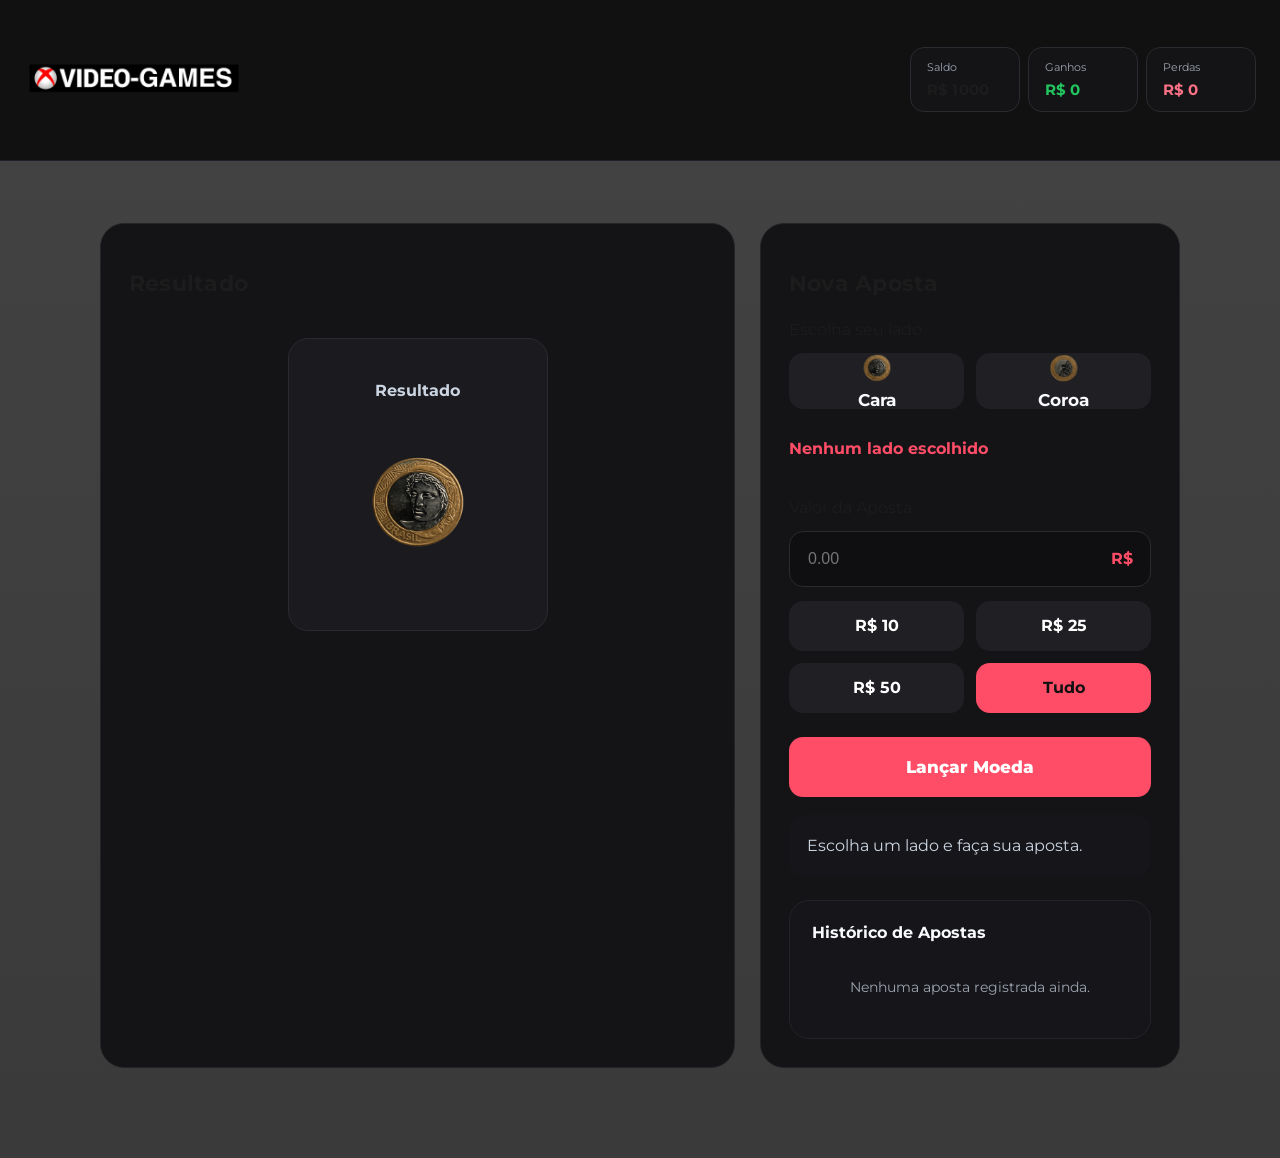
==== commit 876e380f: "Add files via upload" ====
--- a/trabalhoAvaliativo-1/caraocoroa.html
+++ b/trabalhoAvaliativo-1/caraocoroa.html
@@ -14,17 +14,18 @@
         <div class="header-content">
 
             <div class="logo">
-                <img src="assets/img/logo.png" alt="VIDEO-GAMES" class="brand-logo">
+                <a href="index.html">
+                    <img src="assets/img/logo.png" alt="VIDEO-GAMES" class="brand-logo">
+                </a>
             </div>
 
             <div class="header-actions">
-
                 <div class="header-stats">
 
                     <div class="stat-item">
                         <span class="label">Saldo</span>
                         <span class="value">
-                            R$ <span id="saldo">100</span>
+                            R$ <span id="saldo">1000</span>
                         </span>
                     </div>
 
@@ -44,10 +45,6 @@
 
                 </div>
 
-                <button id="deposit-button" class="deposit-button">
-                    + Depositar
-                </button>
-
             </div>
 
         </div>
@@ -65,33 +62,17 @@
 
                 <div class="dice-table">
 
-                    <div class="player-card">
-
-                        <h3>Sua Escolha</h3>
+                    <div class="player-card single-coin-card">
+
+                        <h3>Resultado</h3>
 
                         <img
                             id="coin-player"
                             src="assets/img/cara1.png"
-                            alt="Sua Escolha"
+                            alt="Moeda"
                         >
 
                         <p id="status-player"></p>
-
-                    </div>
-
-                    <div class="vs-text">VS</div>
-
-                    <div class="player-card">
-
-                        <h3>Resultado</h3>
-
-                        <img
-                            id="coin-resultado"
-                            src="assets/img/cara1.png"
-                            alt="Resultado"
-                        >
-
-                        <p id="status-resultado"></p>
 
                     </div>
 
--- a/trabalhoAvaliativo-1/CSS/main.css
+++ b/trabalhoAvaliativo-1/CSS/main.css
@@ -60,7 +60,7 @@
 
 .header-stats {
   display: flex;
-  gap: 12px;
+  gap: 8px;
   flex-wrap: wrap;
 }
 
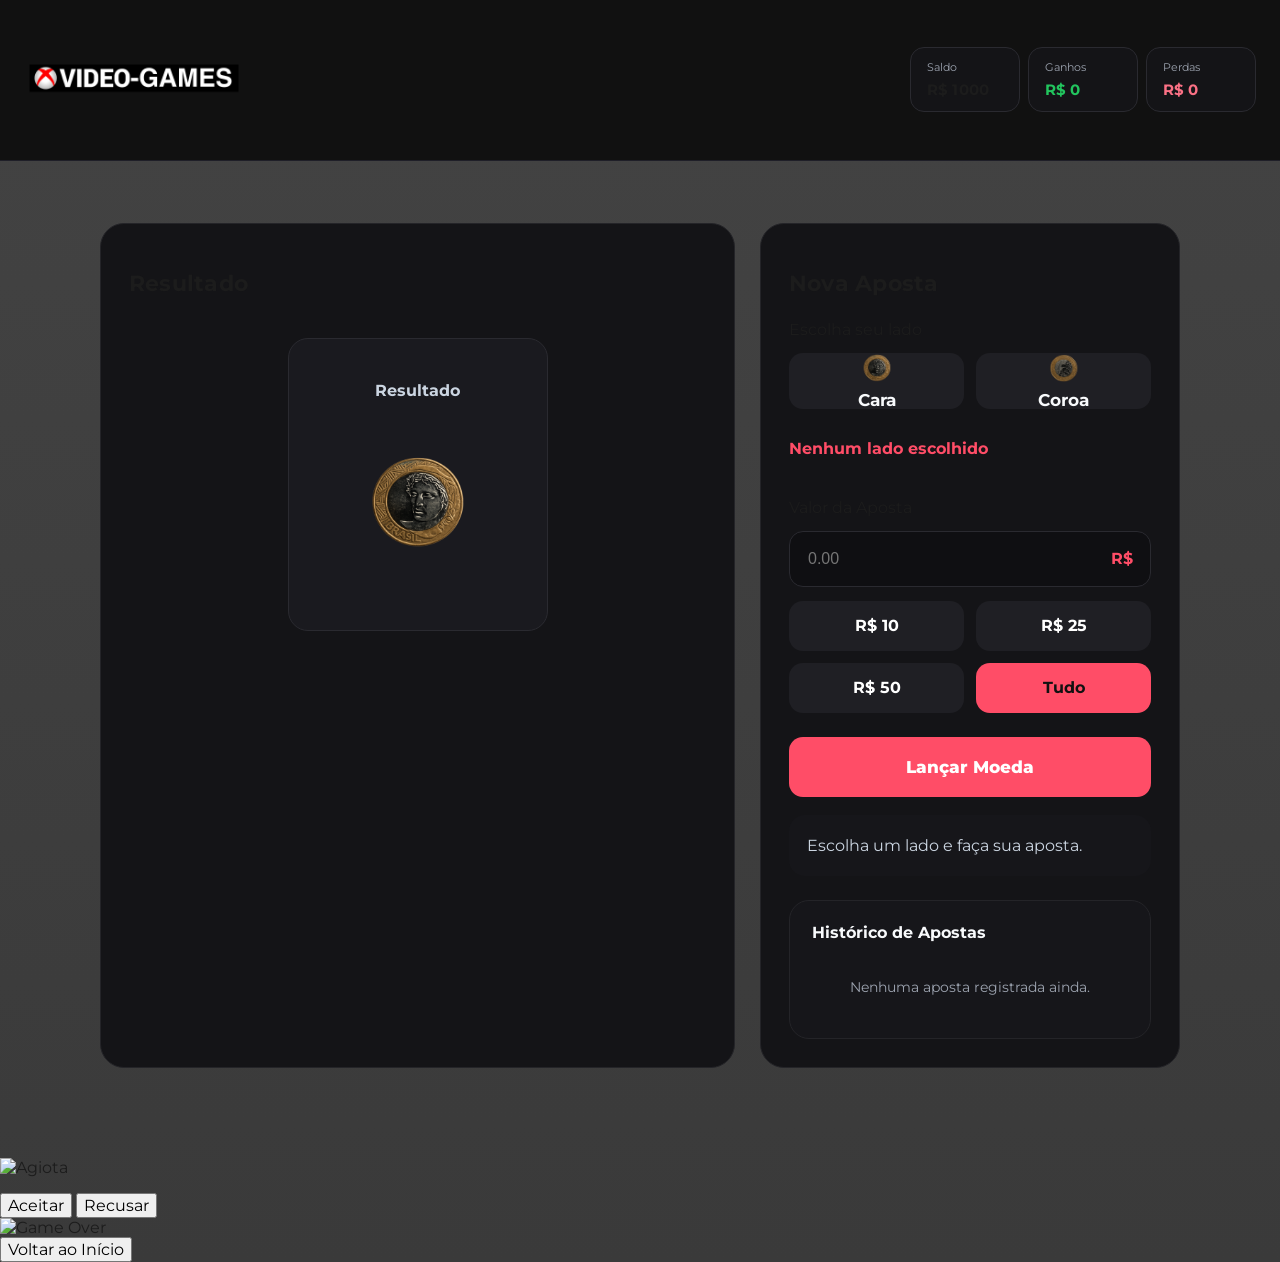
==== commit 0f04a7ee: "Add files via upload" ====
--- a/trabalhoAvaliativo-1/caraocoroa.html
+++ b/trabalhoAvaliativo-1/caraocoroa.html
@@ -210,6 +210,28 @@
         </div>
     </div>
 
+    <!-- Aiot Overlay -->
+    <div id="agiota-overlay" class="agiota-overlay">
+        <div class="agiota-container">
+            <img id="agiota-image" src="" alt="Agiota" class="agiota-image">
+            <div class="dialogue-box">
+                <p id="agiota-dialogue"></p>
+            </div>
+            <div class="agiota-options" id="agiota-options">
+                <button id="agiota-accept">Aceitar</button>
+                <button id="agiota-reject">Recusar</button>
+            </div>
+        </div>
+    </div>
+
+    <!-- Game Over Overlay -->
+    <div id="game-over-overlay" class="game-over-overlay">
+        <div class="game-over-container">
+            <img src="assets/img/gameover.png" alt="Game Over" class="game-over-image">
+            <button id="restart-btn">Voltar ao Início</button>
+        </div>
+    </div>
+
     <script src="js/caraocoroa.js"></script>
 </body>
 </html>
